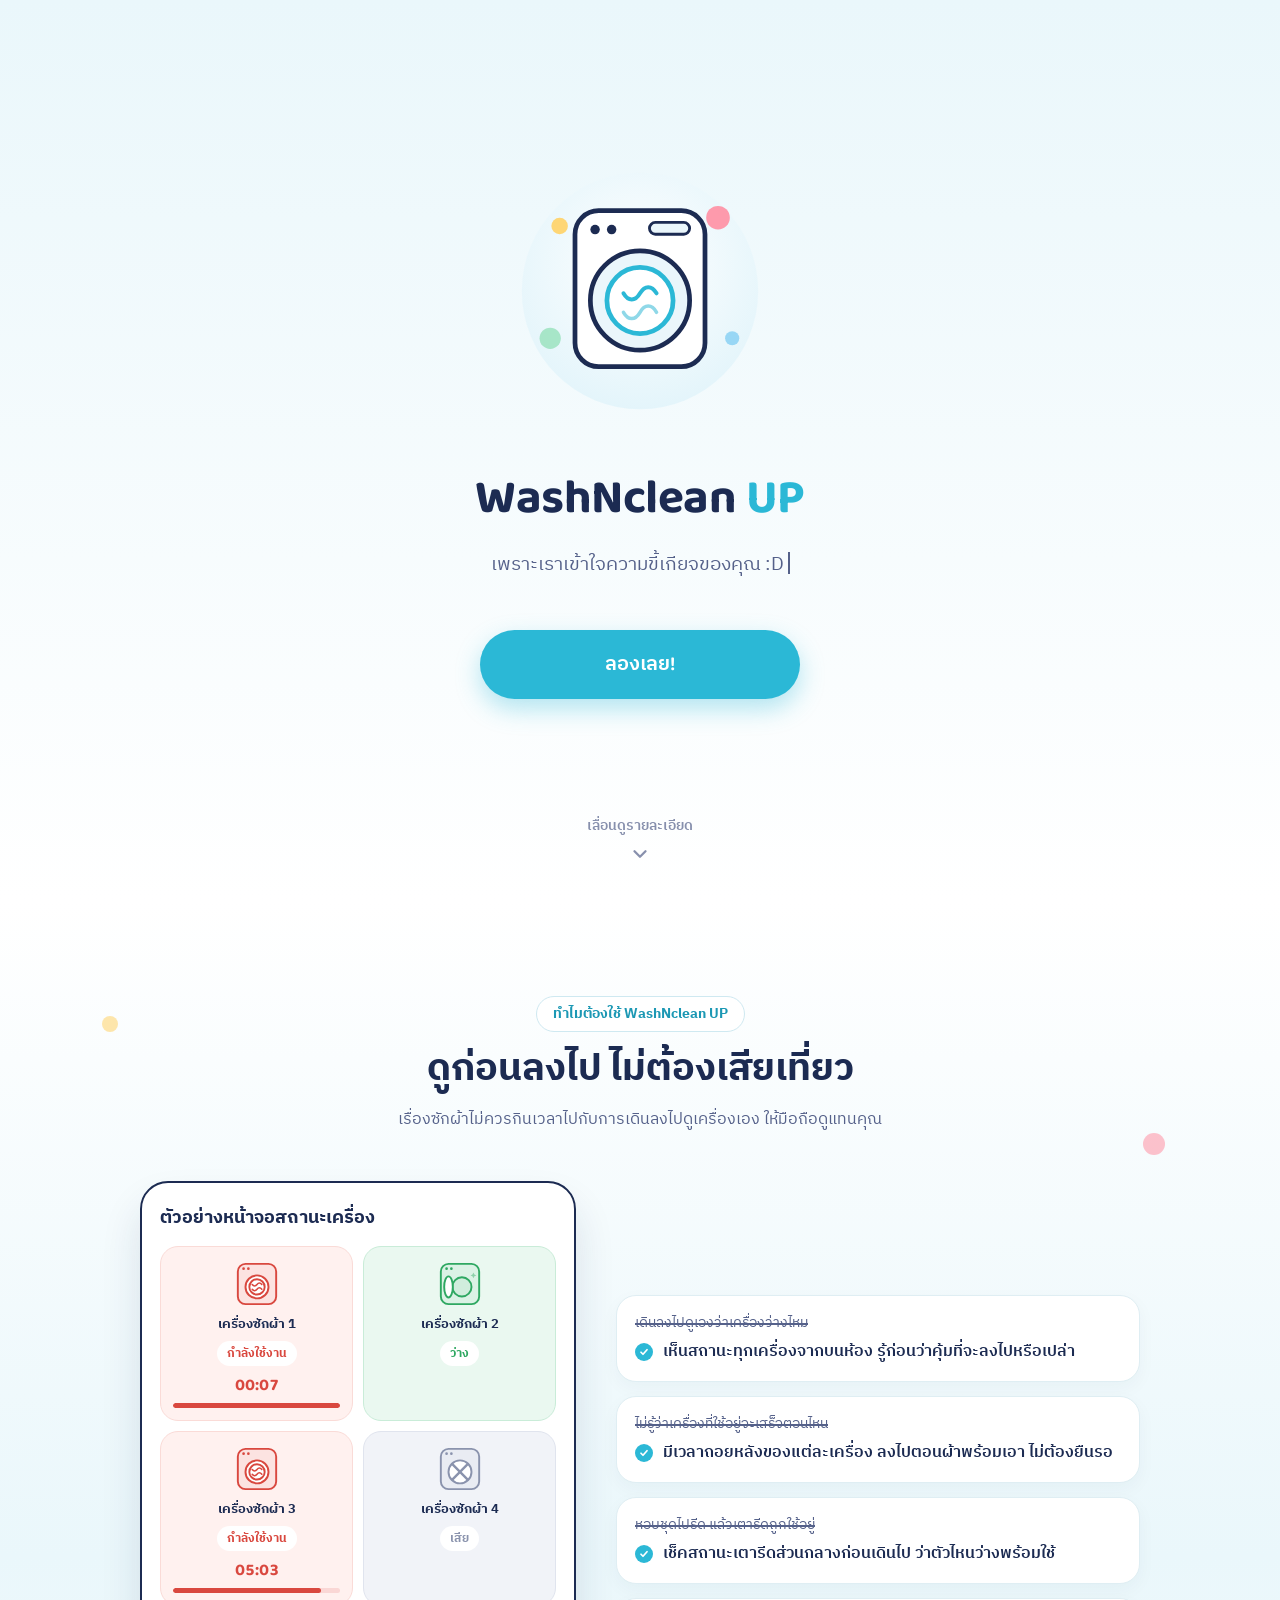
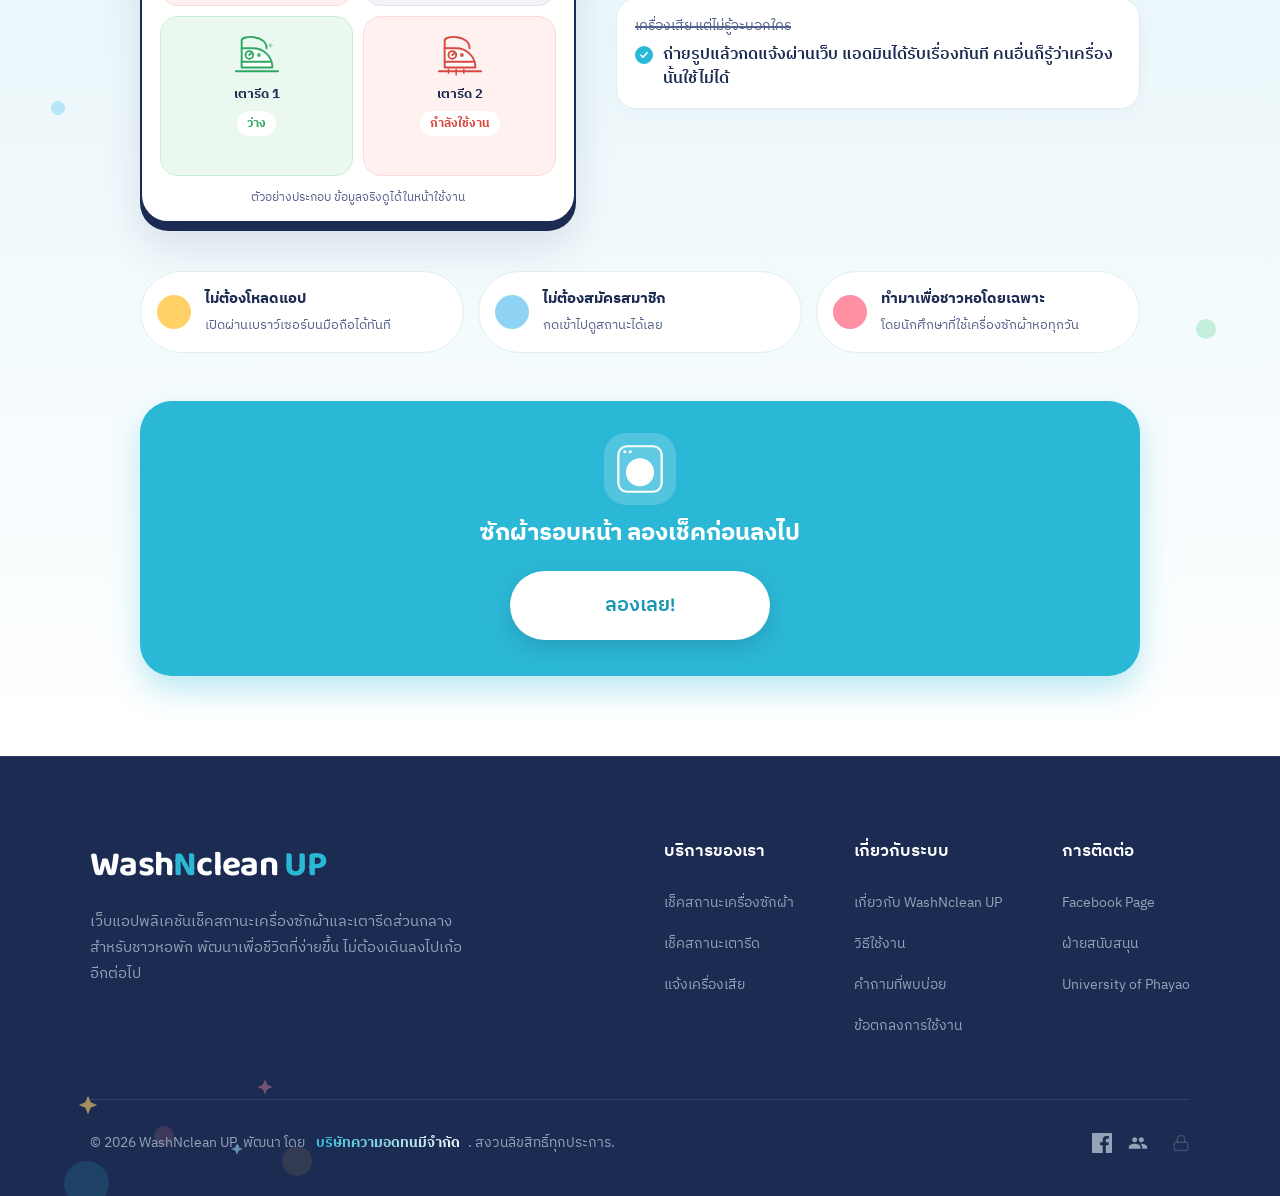
==== index.html @ da73f263 "Add files via upload" ====
<!DOCTYPE html>
<html lang="th">
<head>
<meta charset="UTF-8" />
<meta name="viewport" content="width=device-width, initial-scale=1.0" />

<title>WashNclean UP</title>
<link rel="preconnect" href="https://fonts.googleapis.com">
<link rel="preconnect" href="https://fonts.gstatic.com" crossorigin>
<link href="https://fonts.googleapis.com/css2?family=Baloo+2:wght@600;700;800&family=IBM+Plex+Sans+Thai:wght@400;500;600;700&display=swap" rel="stylesheet">
<link rel="stylesheet" href="landing.css" />
<link rel="icon" type="image/x-icon" href="icon.png" />
</head>

<body>

  <!-- Section แรก (เต็มจอ 100vh) -->
  <main class="stage">
    <div class="hero-art" aria-hidden="true">
      <svg viewBox="0 0 220 220" class="hero-svg">
        <circle cx="110" cy="110" r="100" fill="url(#bg)"/>
        <defs>
          <radialGradient id="bg" cx="50%" cy="40%" r="70%">
            <stop offset="0%" stop-color="#ffffff"/>
            <stop offset="100%" stop-color="#dff3fa"/>
          </radialGradient>
        </defs>
        
        <circle cx="42" cy="55" r="7" fill="#ffd166" opacity=".9" class="bubble bubble-1"/>
        <circle cx="176" cy="48" r="10" fill="#ff8fa3" opacity=".9" class="bubble bubble-2"/>
        <circle cx="188" cy="150" r="6" fill="#8fd3f4" opacity=".9" class="bubble bubble-3"/>
        <circle cx="34" cy="150" r="9" fill="#a0e3c2" opacity=".9" class="bubble bubble-4"/>
        
        <g class="washing-machine">
          <rect x="55" y="42" width="110" height="132" rx="20" fill="#ffffff" stroke="#1c2b52" stroke-width="4"/>
          <circle cx="72" cy="58" r="4" fill="#1c2b52"/>
          <circle cx="86" cy="58" r="4" fill="#1c2b52"/>
          <rect x="118" y="52" width="34" height="10" rx="5" fill="#eaf6fb" stroke="#1c2b52" stroke-width="2.4"/>
          <circle cx="110" cy="118" r="42" fill="#eaf6fb" stroke="#1c2b52" stroke-width="4"/>
          
          <g class="drum">
            <circle cx="110" cy="118" r="28" fill="#ffffff" stroke="#2bb8d6" stroke-width="4"/>
            <path d="M96 112c4 7 10 7 14 0s10-7 14 0" stroke="#2bb8d6" stroke-width="3.4" fill="none" stroke-linecap="round"/>
            <path d="M96 128c4 7 10 7 14 0s10-7 14 0" stroke="#8fd8e8" stroke-width="3" fill="none" stroke-linecap="round"/>
          </g>
        </g>
      </svg>
    </div>

    <h1 class="brand">Wash<span>N</span>clean <span class="brand-up">UP</span></h1>
    
    <p class="tag">
      <span class="typewriter-container">
        <span id="dynamic-tag"></span><span class="cursor"></span>
      </span>
    </p>

    <div class="choice-group">
      <a class="choice choice-primary" href="student/index.html">ลองเลย!</a>
    </div>

    <div class="scroll-indicator" id="scroll-indicator">
      <span>เลื่อนดูรายละเอียด</span>
      <svg viewBox="0 0 24 24" fill="none" stroke="currentColor" stroke-width="2.5" stroke-linecap="round" stroke-linejoin="round"><polyline points="6 9 12 15 18 9"></polyline></svg>
    </div>
  </main>

  <!-- Section รายละเอียด -->
  <section class="details-section" id="details-section">
    <span class="fb fb1"></span><span class="fb fb2"></span><span class="fb fb3"></span><span class="fb fb4"></span>
    <div class="details-container">
      <div class="why-head rv">
        <span class="section-badge">ทำไมต้องใช้ WashNclean UP</span>
        <h2 class="details-title">ดูก่อนลงไป ไม่ต้องเสียเที่ยว</h2>
        <p class="why-lead">เรื่องซักผ้าไม่ควรกินเวลาไปกับการเดินลงไปดูเครื่องเอง ให้มือถือดูแทนคุณ</p>
      </div>

      <div class="why-grid">
        <div class="app-card rv" id="demo-card" aria-label="ตัวอย่างหน้าจอสถานะเครื่อง">
          <div class="app-top">
            <span class="app-title">ตัวอย่างหน้าจอสถานะเครื่อง</span>
          </div>
          <div class="tile-grid" id="tile-grid"></div>
          <p class="app-note">ตัวอย่างประกอบ ข้อมูลจริงดูได้ในหน้าใช้งาน</p>
        </div>

        <div class="reasons">
          <div class="reason rv" style="--d:.1s">
            <p class="r-before"><span>เดินลงไปดูเองว่าเครื่องว่างไหม</span></p>
            <p class="r-after">เห็นสถานะทุกเครื่องจากบนห้อง รู้ก่อนว่าคุ้มที่จะลงไปหรือเปล่า</p>
          </div>
          <div class="reason rv" style="--d:.2s">
            <p class="r-before"><span>ไม่รู้ว่าเครื่องที่ใช้อยู่จะเสร็จตอนไหน</span></p>
            <p class="r-after">มีเวลาถอยหลังของแต่ละเครื่อง ลงไปตอนผ้าพร้อมเอา ไม่ต้องยืนรอ</p>
          </div>
          <div class="reason rv" style="--d:.3s">
            <p class="r-before"><span>หอบชุดไปรีด แล้วเตารีดถูกใช้อยู่</span></p>
            <p class="r-after">เช็คสถานะเตารีดส่วนกลางก่อนเดินไป ว่าตัวไหนว่างพร้อมใช้</p>
          </div>
          <div class="reason rv" style="--d:.4s">
            <p class="r-before"><span>เครื่องเสีย แต่ไม่รู้จะบอกใคร</span></p>
            <p class="r-after">ถ่ายรูปแล้วกดแจ้งผ่านเว็บ แอดมินได้รับเรื่องทันที คนอื่นก็รู้ว่าเครื่องนั้นใช้ไม่ได้</p>
          </div>
        </div>
      </div>

      <div class="why-points">
        <div class="why-point rv" style="--d:.05s"><i style="background:#ffd166"></i><div><strong>ไม่ต้องโหลดแอป</strong><span>เปิดผ่านเบราว์เซอร์บนมือถือได้ทันที</span></div></div>
        <div class="why-point rv" style="--d:.15s"><i style="background:#8fd3f4"></i><div><strong>ไม่ต้องสมัครสมาชิก</strong><span>กดเข้าไปดูสถานะได้เลย</span></div></div>
        <div class="why-point rv" style="--d:.25s"><i style="background:#ff8fa3"></i><div><strong>ทำมาเพื่อชาวหอโดยเฉพาะ</strong><span>โดยนักศึกษาที่ใช้เครื่องซักผ้าหอทุกวัน</span></div></div>
      </div>

      <div class="why-cta rv">
        <div class="cta-washer" id="cta-washer"></div>
        <h3>ซักผ้ารอบหน้า ลองเช็คก่อนลงไป</h3>
        <a class="choice choice-primary" href="student/index.html">ลองเลย!</a>
      </div>
    </div>
  </section>

  <!-- Footer แบบใหม่ แบ่งคอลัมน์และมีอนิเมชันของตกแต่ง -->
  <footer class="site-footer">
    
    <div class="footer-decorations" aria-hidden="true">
      <div class="f-bubble f-bubble-1"></div>
      <div class="f-bubble f-bubble-2"></div>
      <div class="f-bubble f-bubble-3"></div>
      <svg class="f-sparkle f-sparkle-1" viewBox="0 0 24 24" fill="none"><path d="M12 2L15 9L22 12L15 15L12 22L9 15L2 12L9 9L12 2Z" fill="#ffd166"/></svg>
      <svg class="f-sparkle f-sparkle-2" viewBox="0 0 24 24" fill="none"><path d="M12 2L15 9L22 12L15 15L12 22L9 15L2 12L9 9L12 2Z" fill="#8fd3f4"/></svg>
      <svg class="f-sparkle f-sparkle-3" viewBox="0 0 24 24" fill="none"><path d="M12 2L15 9L22 12L15 15L12 22L9 15L2 12L9 9L12 2Z" fill="#ff8fa3"/></svg>
    </div>

    <div class="footer-container">
      <div class="footer-top">
        
        <div class="footer-brand-col">
          <h2 class="footer-brand">Wash<span>N</span>clean <span>UP</span></h2>
          <p class="footer-desc">เว็บแอปพลิเคชันเช็คสถานะเครื่องซักผ้าและเตารีดส่วนกลางสำหรับชาวหอพัก พัฒนาเพื่อชีวิตที่ง่ายขึ้น ไม่ต้องเดินลงไปเก้ออีกต่อไป</p>
        </div>

        <div class="footer-links-group">
          <div class="footer-link-col">
            <h4>บริการของเรา</h4>
            <ul>
              <li><a href="student/index.html?tab=washer">เช็คสถานะเครื่องซักผ้า</a></li>
              <li><a href="student/index.html?tab=iron">เช็คสถานะเตารีด</a></li>
              <li><a href="student/index.html?tab=feedback">แจ้งเครื่องเสีย</a></li>
            </ul>
          </div>
          <div class="footer-link-col">
            <h4>เกี่ยวกับระบบ</h4>
            <ul>
              <li><a href="#" onclick="openAboutModal('about-us'); return false;">เกี่ยวกับ WashNclean UP</a></li>
              <li><a href="#" onclick="openAboutModal('how-to'); return false;">วิธีใช้งาน</a></li>
              <li><a href="#" onclick="openAboutModal('faq'); return false;">คำถามที่พบบ่อย</a></li>
              <li><a href="#" onclick="openAboutModal('terms'); return false;">ข้อตกลงการใช้งาน</a></li>
            </ul>
          </div>
          <div class="footer-link-col">
            <h4>การติดต่อ</h4>
            <ul>
              <li><a href="#">Facebook Page</a></li>
              <li><a href="https://teams.microsoft.com/l/chat/0/0?users=68026080@up.ac.th" target="_blank">ฝ่ายสนับสนุน</a></li>
              <li><a href="https://www.up.ac.th/" target="_blank">University of Phayao</a></li>
            </ul>
          </div>
        </div>
      </div>

      <div class="footer-bottom">
        <div class="footer-copyright">
          © 2026 WashNclean UP.  พัฒนา โดย  
          <a href="#" class="team-link" onclick="openTeamModal(); return false;">
            บริษัทความอดทนมีจำกัด
          </a>. สงวนลิขสิทธิ์ทุกประการ.
        </div>
        
        <div class="footer-social-admin">
          <a href="#" class="social-icon" aria-label="Facebook">
            <svg viewBox="0 0 24 24" fill="currentColor"><path d="M22.675 0h-21.35C.597 0 0 .597 0 1.325v21.351C0 23.403.597 24 1.325 24H12.82v-9.294H9.692v-3.622h3.128V8.413c0-3.1 1.893-4.788 4.659-4.788 1.325 0 2.463.099 2.795.143v3.24l-1.918.001c-1.504 0-1.795.715-1.795 1.763v2.313h3.587l-.467 3.622h-3.12V24h6.116c.73 0 1.323-.597 1.323-1.324V1.325C24 .597 23.403 0 22.675 0z"/></svg>
          </a>
          <a href="https://teams.microsoft.com/l/chat/0/0?users=68026080@up.ac.th" target="_blank" class="social-icon" aria-label="Microsoft Teams">
            <svg viewBox="0 0 24 24" fill="currentColor">
              <!-- ไอคอน Microsoft Teams / Team Chat -->
              <path d="M16 11c1.66 0 2.99-1.34 2.99-3S17.66 5 16 5c-1.66 0-3 1.34-3 3s1.34 3 3 3zm-8 0c1.66 0 2.99-1.34 2.99-3S9.66 5 8 5C6.34 5 5 6.34 5 8s1.34 3 3 3zm0 2c-2.33 0-7 1.17-7 3.5V19h14v-2.5c0-2.33-4.67-3.5-7-3.5zm8 0c-.29 0-.62.02-.97.05 1.16.84 1.97 1.97 1.97 3.45V19h6v-2.5c0-2.33-4.67-3.5-7-3.5z"/>
            </svg>
          </a>
          
          <a href="admin/login.html" class="secret-admin" title="สำหรับผู้ดูแลระบบ">
            <svg viewBox="0 0 24 24" fill="none" stroke="currentColor" stroke-width="2" stroke-linecap="round" stroke-linejoin="round"><rect x="3" y="11" width="18" height="11" rx="2" ry="2"></rect><path d="M7 11V7a5 5 0 0 1 10 0v4"></path></svg>
          </a>
        </div>
      </div>
    </div>
  </footer>

  <!-- ==============================================
       Modal สำหรับ คณะผู้จัดทำ (สมาชิก 5 คน - แก้ไขบัคปุ่มปิดแล้ว)
       ============================================== -->
  <div id="team-modal" class="landing-modal-backdrop" hidden>
    <div class="team-modal-container">
      <button class="landing-modal-close" onclick="closeTeamModal()" aria-label="ปิด">&times;</button>
      
      <!-- พื้นที่สำหรับเลื่อน (Scroll) กรณีหน้าจอมอนิเตอร์เล็ก หรือมือถือ -->
      <div class="team-modal-scroll-area">
        <div class="team-header">
          <div class="team-icon">
            <svg viewBox="0 0 24 24" fill="none" stroke="currentColor" stroke-width="2.5" stroke-linecap="round" stroke-linejoin="round"><path d="M17 21v-2a4 4 0 0 0-4-4H5a4 4 0 0 0-4 4v2"></path><circle cx="9" cy="7" r="4"></circle><path d="M23 21v-2a4 4 0 0 0-3-3.87"></path><path d="M16 3.13a4 4 0 0 1 0 7.75"></path></svg>
          </div>
          <h2>คณะผู้จัดทำโปรเจกต์</h2>
          <p>นักศึกษาสาขาวิทยาการคอมพิวเตอร์ มหาวิทยาลัยพะเยา</p>
        </div>
        
        <div class="team-grid">
          <!-- สมาชิก 1 -->
          <div class="team-card">
            <div class="team-avatar">
              <img src="https://ui-avatars.com/api/?name=Nuttada+N&background=2bb8d6&color=fff&size=150&font-size=0.4" alt="Nuttada Netpub">
            </div>
            <div class="team-card-info">
              <h3>NUTTADA NETPUB</h3>
              <p>CEO</p>
            </div>
          </div>
          
          <!-- สมาชิก 2 -->
          <div class="team-card">
            <div class="team-avatar">
              <img src="https://ui-avatars.com/api/?name=TANAWAT+KONGTAWORN&background=ff8fa3&color=fff&size=150&font-size=0.4" alt="TANAWAT KONGTAWORN">
            </div>
            <div class="team-card-info">
              <h3>TANAWAT KONGTAWORN</h3>
              <p>Co-Founder</p>
            </div>
          </div>

          <!-- สมาชิก 3 -->
          <div class="team-card">
            <div class="team-avatar">
              <img src="https://ui-avatars.com/api/?name=Manassawee+W&background=ffd166&color=fff&size=150&font-size=0.4" alt="MANASSAWEE WANGPANYA">
            </div>
            <div class="team-card-info">
              <h3>MANASSAWEE WANGPANYA</h3>
              <p>System Analyst</p>
            </div>
          </div>

          <!-- สมาชิก 4 -->
          <div class="team-card">
            <div class="team-avatar">
              <img src="https://ui-avatars.com/api/?name=Nuttanun+I&background=8fd3f4&color=fff&size=150&font-size=0.4" alt="NUTTANUN INTANONDUNG">
            </div>
            <div class="team-card-info">
              <h3>NUTTANUN INTANONDUNG</h3>
              <p>System Analyst</p>
            </div>
          </div>

          <!-- สมาชิก 5  -->
          <div class="team-card">
            <div class="team-avatar">
              <img src="https://ui-avatars.com/api/?name=PHUWANET+SAPTHARAPHAK&background=a0e3c2&color=fff&size=150&font-size=0.4" alt="Member 5">
            </div>
            <div class="team-card-info">
              <h3>PHUWANET SAPTHARAPHAK</h3>
              <p>Programmer</p>
            </div>
          </div>

        </div>
      </div>
    </div>
  </div>

  <!-- ==============================================
       Modal สำหรับ เกี่ยวกับระบบ
       ============================================== -->
  <div id="about-modal" class="landing-modal-backdrop" hidden>
    <div class="landing-modal-container">
      <button class="landing-modal-close" onclick="closeAboutModal()" aria-label="ปิด">&times;</button>
      
      <div class="landing-modal-scroll-area">
        <section class="about-card" id="about-us">
          <div class="about-card-header">
            <div class="about-card-icon">
              <svg viewBox="0 0 24 24" fill="none" stroke="currentColor" stroke-width="2" stroke-linecap="round" stroke-linejoin="round"><circle cx="12" cy="12" r="10"></circle><line x1="12" y1="16" x2="12" y2="12"></line><line x1="12" y1="8" x2="12.01" y2="8"></line></svg>
            </div>
            <h2>เกี่ยวกับ WashNclean UP</h2>
          </div>
          <p class="about-text">
            <strong>WashNclean UP</strong> คือเว็บแอปพลิเคชันที่สร้างขึ้นมาเพื่อแก้ปัญหาคลาสสิกของชาวหอพักมหาวิทยาลัยพะเยา นั่นคือ "การเดินลงไปดูเครื่องซักผ้าแล้วพบว่าเครื่องเต็ม" เรามุ่งหวังให้ทุกคนสามารถตรวจสอบสถานะของเครื่องซักผ้าและเตารีดส่วนกลางได้แบบเรียลไทม์จากบนห้องพัก ช่วยประหยัดเวลาและทำให้การใช้ชีวิตในหอพักสะดวกสบายยิ่งขึ้น
          </p>
        </section>

        <section class="about-card" id="how-to">
          <div class="about-card-header">
            <div class="about-card-icon">
              <svg viewBox="0 0 24 24" fill="none" stroke="currentColor" stroke-width="2" stroke-linecap="round" stroke-linejoin="round"><polygon points="5 3 19 12 5 21 5 3"></polygon></svg>
            </div>
            <h2>วิธีใช้งานเบื้องต้น</h2>
          </div>
          <div class="about-step-list">
            <div class="about-step-item">
              <div class="about-step-num">1</div>
              <div class="about-step-text">
                <h4>เช็คสถานะก่อนลงไป</h4>
                <p>เปิดหน้าเว็บเพื่อดูสถานะเครื่องซักผ้า หรือเตารีด (สลับแท็บได้ที่เมนูด้านล่าง) หากเป็นสีเขียวแปลว่า "ว่าง" สามารถนำผ้าลงไปซักได้เลย</p>
              </div>
            </div>
            <div class="about-step-item">
              <div class="about-step-num">2</div>
              <div class="about-step-text">
                <h4>ติดตามเวลาซัก</h4>
                <p>หากเครื่องกำลังทำงาน ระบบจะแสดงเวลาถอยหลังโดยประมาณ คุณสามารถกะเวลาลงไปรับผ้าได้โดยไม่ต้องไปยืนรอ</p>
              </div>
            </div>
            <div class="about-step-item">
              <div class="about-step-num">3</div>
              <div class="about-step-text">
                <h4>แจ้งปัญหาเมื่อเครื่องเสีย</h4>
                <p>หากพบว่าเครื่องใช้งานไม่ได้ น้ำไม่ไหล หรือมีปัญหาอื่นๆ สามารถกดที่ไอคอนแชท (แจ้งปัญหา) มุมขวาบน ถ่ายรูปและส่งให้แอดมินดำเนินการได้ทันที</p>
              </div>
            </div>
          </div>
        </section>

        <section class="about-card" id="faq">
          <div class="about-card-header">
            <div class="about-card-icon">
              <svg viewBox="0 0 24 24" fill="none" stroke="currentColor" stroke-width="2" stroke-linecap="round" stroke-linejoin="round"><path d="M9.09 9a3 3 0 0 1 5.83 1c0 2-3 3-3 3"></path><line x1="12" y1="17" x2="12.01" y2="17"></line></svg>
            </div>
            <h2>คำถามที่พบบ่อย (FAQ)</h2>
          </div>
          <div class="about-faq-item">
            <p class="about-faq-q">ข้อมูลอัปเดตแบบเรียลไทม์หรือไม่?</p>
            <p class="about-faq-a">ใช่ครับ ระบบจะดึงข้อมูลสถานะของเครื่องและเวลาที่เหลืออยู่อัตโนมัติทุกๆ 1 วินาที โดยที่คุณไม่ต้องกดรีเฟรชหน้าจอเอง</p>
          </div>
          <div class="about-faq-item">
            <p class="about-faq-q">ต้องสมัครสมาชิกก่อนใช้งานไหม?</p>
            <p class="about-faq-a">ไม่จำเป็นครับ WashNclean UP ถูกออกแบบมาให้ทุกคนเปิดเบราว์เซอร์แล้วเข้าดูสถานะได้ทันทีโดยไม่ต้องเข้าสู่ระบบ</p>
          </div>
          <div class="about-faq-item">
            <p class="about-faq-q">แจ้งปัญหาเครื่องเสียไปแล้ว แอดมินจะเห็นเมื่อไหร่?</p>
            <p class="about-faq-a">ระบบจะส่งข้อมูลรูปภาพและรายละเอียดไปยังระบบหลังบ้านของแอดมินทันที และสถานะเครื่องนั้นจะถูกเปลี่ยนเป็น "เครื่องมีปัญหา" เพื่อแจ้งเตือนให้คนอื่นทราบด้วย</p>
          </div>
        </section>

        <section class="about-card" id="terms">
          <div class="about-card-header">
            <div class="about-card-icon">
              <svg viewBox="0 0 24 24" fill="none" stroke="currentColor" stroke-width="2" stroke-linecap="round" stroke-linejoin="round"><path d="M14 2H6a2 2 0 0 0-2 2v16a2 2 0 0 0 2 2h12a2 2 0 0 0 2-2V8z"></path><polyline points="14 2 14 8 20 8"></polyline><line x1="16" y1="13" x2="8" y2="13"></line><line x1="16" y1="17" x2="8" y2="17"></line><polyline points="10 9 9 9 8 9"></polyline></svg>
            </div>
            <h2>ข้อตกลงการใช้งาน</h2>
          </div>
          <ul class="about-terms-list">
            <li><strong>การตรงต่อเวลา:</strong> เมื่อระบบแจ้งเตือนว่าเครื่องทำงานเสร็จแล้ว ขอความร่วมมือผู้ใช้นำผ้าออกจากเครื่องทันที เพื่อให้ผู้อื่นสามารถใช้งานต่อได้</li>
            <li><strong>การแจ้งปัญหาเท็จ:</strong> ห้ามสแปมหรือส่งข้อมูลแจ้งซ่อมเท็จ ระบบจะมีการเก็บ Log และรหัสนิสิตไว้เพื่อตรวจสอบ หากพบการป่วนระบบอาจถูกตัดสิทธิ์การใช้งาน</li>
            <li><strong>ความเป็นส่วนตัว:</strong> การถ่ายภาพเพื่อรายงานปัญหา กรุณาหลีกเลี่ยงการถ่ายติดใบหน้าของบุคคลอื่นโดยไม่ได้รับอนุญาต</li>
            <li><strong>การดูแลรักษา:</strong> ผู้ใช้ควรช่วยกันรักษาความสะอาดของเครื่องซักผ้าและเตารีดส่วนกลาง เพื่อสุขอนามัยที่ดีของส่วนรวม</li>
          </ul>
        </section>
      </div>
    </div>
  </div>

  <script src="icons.js"></script>
  <script>
    const phrases = [
      "เพราะเราเข้าใจความขี้เกียจของคุณ :D",
      "ไม่ต้องหอบตะกร้าลงไปเก้ออีกต่อไป",
      "เช็คสถานะเครื่องซักผ้าได้แค่ปลายนิ้ว",
      "รู้ว่าว่างค่อยลงไปซัก ชีวิตดีขึ้นเยอะ",
      "เตารีดว่างไหม เช็คผ่านเว็บได้เลย",
      "ให้เรื่องซักผ้า เป็นเรื่องชิลๆ"
    ];
    
    let phraseIndex = 0;
    let charIndex = 0;
    let isDeleting = false;
    const dynamicTag = document.getElementById("dynamic-tag");
    
    const typingSpeed = 60;    
    const deletingSpeed = 30;  
    const pauseEnd = 2000;     
    const pauseStart = 500;    

    function typeEffect() {
      const currentPhrase = phrases[phraseIndex];
      
      if (isDeleting) {
        dynamicTag.textContent = currentPhrase.substring(0, charIndex - 1);
        charIndex--;
      } else {
        dynamicTag.textContent = currentPhrase.substring(0, charIndex + 1);
        charIndex++;
      }
      
      let typeDelay = isDeleting ? deletingSpeed : typingSpeed;
      
      if (!isDeleting && charIndex === currentPhrase.length) {
        typeDelay = pauseEnd;
        isDeleting = true;
      } else if (isDeleting && charIndex === 0) {
        isDeleting = false;
        phraseIndex = (phraseIndex + 1) % phrases.length;
        typeDelay = pauseStart;
      }
      
      setTimeout(typeEffect, typeDelay);
    }
    
    setTimeout(typeEffect, 800);

    const scrollIndicator = document.getElementById('scroll-indicator');
    let showTimeout = null;
    let hideTimeout = null;
    let hasScrolledDown = false;
    let isSnapping = false;

    function clearIndicatorTimers() {
      clearTimeout(showTimeout);
      clearTimeout(hideTimeout);
    }

    function triggerScrollIndicator() {
      clearIndicatorTimers();
      if (window.scrollY <= 10 && hasScrolledDown) {
        scrollIndicator.classList.add('show');
        hideTimeout = setTimeout(() => {
          scrollIndicator.classList.remove('show');
          showTimeout = setTimeout(() => {
            if (window.scrollY <= 10 && hasScrolledDown) {
              triggerScrollIndicator();
            }
          }, 30000);
        }, 10000);
      } else {
        scrollIndicator.classList.remove('show');
      }
    }

    window.addEventListener('scroll', () => {
      if (isSnapping) return;
      if (window.scrollY > 50) {
        hasScrolledDown = true;
        clearIndicatorTimers();
        scrollIndicator.classList.remove('show');
      } else if (window.scrollY > 0 && window.scrollY < 120 && !hasScrolledDown) {
        isSnapping = true;
        hasScrolledDown = true;
        scrollIndicator.classList.remove('show');
        document.getElementById('details-section').scrollIntoView({ behavior: 'smooth' });
        setTimeout(() => { isSnapping = false; }, 600);
      } else if (window.scrollY <= 10) {
        if (hasScrolledDown && !scrollIndicator.classList.contains('show')) {
          triggerScrollIndicator();
        }
      }
    });

    const LABEL = { available: "ว่าง", busy: "กำลังใช้งาน", broken: "เสีย" };
    const machines = [
      { id: "w1", type: "washer", name: "เครื่องซักผ้า 1", status: "busy", sec: 9, total: 45 * 60, demo: true },
      { id: "w2", type: "washer", name: "เครื่องซักผ้า 2", status: "available" },
      { id: "w3", type: "washer", name: "เครื่องซักผ้า 3", status: "busy", sec: 305, total: 45 * 60 },
      { id: "w4", type: "washer", name: "เครื่องซักผ้า 4", status: "broken" },
      { id: "i1", type: "iron", name: "เตารีด 1", status: "available" },
      { id: "i2", type: "iron", name: "เตารีด 2", status: "busy" }
    ];
    const grid = document.getElementById("tile-grid");
    const fmt = s => String(Math.floor(s / 60)).padStart(2, "0") + ":" + String(s % 60).padStart(2, "0");

    function renderTile(m, pop) {
      let el = document.getElementById("t-" + m.id);
      if (!el) { el = document.createElement("div"); el.id = "t-" + m.id; grid.appendChild(el); }
      el.className = "tile is-" + m.status + (pop ? " pop" : "");
      const timer = m.sec != null && m.status === "busy"
        ? `<div class="t-time">${fmt(m.sec)}</div><div class="t-bar"><b style="width:${100 - (m.sec / m.total) * 100}%"></b></div>` : "";
      el.innerHTML = `${WcuIcon[m.type]("t-icon", m.status)}<div class="t-name">${m.name}</div><span class="t-pill">${LABEL[m.status]}</span>${timer}<span class="t-spark"></span>`;
    }
    machines.forEach(m => renderTile(m, false));

    let demoStarted = false;
    function runDemo() {
      if (demoStarted) return; demoStarted = true;
      const demo = machines[0];
      setInterval(() => {
        machines.forEach(m => {
          if (m.status === "busy" && m.sec != null) {
            if (m.demo && m.sec <= 0) return;
            m.sec = Math.max(0, m.sec - 1);
            if (!m.demo || m.sec > 0) renderTileTick(m);
          }
        });
        if (demo.status === "busy" && demo.sec === 0) {
          demo.status = "available"; renderTile(demo, true);
          setTimeout(() => { demo.status = "busy"; demo.sec = 9; renderTile(demo, true); }, 3500);
        }
      }, 1000);
    }
    function renderTileTick(m) {
      const el = document.getElementById("t-" + m.id);
      const t = el.querySelector(".t-time"), b = el.querySelector(".t-bar b");
      if (t) t.textContent = fmt(m.sec);
      if (b) b.style.width = (100 - (m.sec / m.total) * 100) + "%";
    }
    document.getElementById("cta-washer").innerHTML = WcuIcon.washer("", "busy");

    const io = new IntersectionObserver(entries => {
      entries.forEach(en => {
        if (!en.isIntersecting) return;
        en.target.classList.add("in");
        if (en.target.id === "demo-card") runDemo();
        io.unobserve(en.target);
      });
    }, { threshold: 0.25 });
    document.querySelectorAll(".rv").forEach(el => io.observe(el));

    const aboutModal = document.getElementById('about-modal');

    function openAboutModal(targetId) {
      const allCards = document.querySelectorAll('.about-card');
      allCards.forEach(card => card.style.display = 'none');
      const targetEl = document.getElementById(targetId);
      if (targetEl) targetEl.style.display = 'block';

      aboutModal.hidden = false;
      document.body.style.overflow = 'hidden'; 
      document.querySelector('.landing-modal-scroll-area').scrollTop = 0;
    }

    function closeAboutModal() {
      aboutModal.hidden = true;
      document.body.style.overflow = ''; 
    }

    aboutModal.addEventListener('click', (e) => {
      if (e.target === aboutModal) closeAboutModal();
    });

    const teamModal = document.getElementById('team-modal');

    function openTeamModal() {
      teamModal.hidden = false;
      document.body.style.overflow = 'hidden';
      // รีเซ็ตการ Scroll ให้อยู่บนสุดเสมอ
      document.querySelector('.team-modal-scroll-area').scrollTop = 0;
    }

    function closeTeamModal() {
      teamModal.hidden = true;
      document.body.style.overflow = '';
    }

    teamModal.addEventListener('click', (e) => {
      if (e.target === teamModal) closeTeamModal();
    });
  </script>

</body>
</html>
---- landing.css ----
:root {
  --sky-top: #eaf7fb;
  --sky-bottom: #ffffff;
  --navy: #1c2b52;
  --navy-soft: #55618a;
  --teal: #2bb8d6;
  --teal-soft: #dff3fa;
  --teal-deep: #1c98b4;
  --line: #dfeef3;
}

* { 
  box-sizing: border-box; 
  -webkit-tap-highlight-color: transparent;
}

button:focus, a:focus {
  outline: none;
}

body {
  margin: 0;
  background: var(--sky-bottom);
  font-family: "IBM Plex Sans Thai", "Prompt", "Segoe UI", Tahoma, sans-serif;  
  color: var(--navy);
  overflow-x: hidden;
}

/* =========================================
   หน้าปก Hero (เต็มจอ 100vh)
   ========================================= */
.stage {
  min-height: 100vh;
  width: 100%;
  background: linear-gradient(180deg, var(--sky-top) 0%, var(--sky-bottom) 100%);
  display: flex;
  flex-direction: column;
  justify-content: center;
  align-items: center;
  text-align: center;
  position: relative;
  padding: 60px 20px 100px;
}

.hero-art { 
  width: 220px; 
  margin-bottom: 24px; 
  animation: fadeUp 0.8s cubic-bezier(0.16, 1, 0.3, 1) forwards;
}

.brand {
  font-family: "Baloo 2", "IBM Plex Sans Thai", sans-serif;
  font-weight: 700;
  font-size: 2.2rem;
  color: var(--navy);
  margin: 0 0 10px;
  letter-spacing: -0.01em;
  opacity: 0;
  animation: fadeUp 0.8s cubic-bezier(0.16, 1, 0.3, 1) 0.1s forwards;
}
.brand span.brand-up { color: var(--teal); }

.tag {
  color: var(--navy-soft);
  font-size: 1rem;
  margin: 0 0 45px;
  opacity: 0;
  animation: fadeUp 0.8s cubic-bezier(0.16, 1, 0.3, 1) 0.2s forwards;
}

.choice-group {
  display: flex;
  flex-direction: column;
  width: 100%;
  max-width: 280px;
  opacity: 0;
  animation: fadeUp 0.8s cubic-bezier(0.16, 1, 0.3, 1) 0.3s forwards;
}

.hero-svg { width: 100%; height: auto; }

.drum {
  transform-origin: 110px 118px;
  animation: spin 3s linear infinite;
}

.washing-machine {
  animation: gentle-bounce 3s ease-in-out infinite;
}

.bubble {
  animation: float 3s ease-in-out infinite;
}
.bubble-1 { animation-delay: 0s; }
.bubble-2 { animation-delay: 0.7s; }
.bubble-3 { animation-delay: 1.4s; }
.bubble-4 { animation-delay: 2.1s; }

.choice {
  display: block;
  text-decoration: none;
  font-family: "Baloo 2", "IBM Plex Sans Thai", sans-serif;
  font-weight: 600;
  font-size: 1.15rem;
  padding: 16px 0;
  border-radius: 999px;
  transition: transform 0.2s cubic-bezier(0.34, 1.56, 0.64, 1), box-shadow 0.2s ease;
}
.choice:active { transform: scale(0.95); }

.choice-primary {
  background: var(--teal);
  color: #fff;
  box-shadow: 0 10px 24px rgba(43, 184, 214, 0.35);
  position: relative;
  overflow: hidden;
}
.choice-primary:hover { 
  background: var(--teal-deep); 
  transform: translateY(-2px);
  box-shadow: 0 14px 28px rgba(43, 184, 214, 0.45);
}

.choice-primary::before {
  content: '';
  position: absolute;
  top: 0; left: -100%;
  width: 50%; height: 100%;
  background: linear-gradient(90deg, transparent, rgba(255,255,255,0.4), transparent);
  transform: skewX(-20deg);
  animation: shine 3s infinite;
}

.typewriter-container {
  display: inline-block;
  min-height: 1.5em; 
}
#dynamic-tag {
  display: inline;
}
.cursor {
  display: inline-block;
  width: 2px;
  background-color: var(--navy-soft);
  margin-left: 4px;
  animation: blink 0.8s infinite;
  height: 1.1em;
  vertical-align: middle;
  position: relative;
  top: -2px; 
}

.scroll-indicator {
  position: absolute;
  bottom: 35px;
  left: 50%;
  transform: translateX(-50%);
  color: var(--navy-soft);
  font-size: 0.85rem;
  font-weight: 600;
  display: flex;
  flex-direction: column;
  align-items: center;
  gap: 6px;
  opacity: 0;
  pointer-events: none;
  transition: opacity 0.4s ease;
}
.scroll-indicator.show {
  opacity: 0.7;
  animation: bounce 2s infinite;
}
.scroll-indicator svg {
  width: 22px;
  height: 22px;
}

/* =========================================
   ส่วนรายละเอียดเพิ่มเติม (Section 2)
   ========================================= */
.details-section {
  position: relative;
  overflow: hidden;
  padding: 96px 24px 80px;
  background: linear-gradient(180deg, #ffffff 0%, var(--sky-top) 45%, #ffffff 100%);
}
.details-container { position: relative; max-width: 1000px; margin: 0 auto; }

/* ฟองลอยพื้นหลัง เหมือนหน้าปก */
.fb { position: absolute; border-radius: 50%; opacity: .55; animation: float 5s ease-in-out infinite; pointer-events: none; }
.fb1 { width: 16px; height: 16px; background: #ffd166; top: 8%; left: 8%; }
.fb2 { width: 22px; height: 22px; background: #ff8fa3; top: 16%; right: 9%; animation-delay: 1s; }
.fb3 { width: 14px; height: 14px; background: #8fd3f4; top: 55%; left: 4%; animation-delay: 2s; }
.fb4 { width: 20px; height: 20px; background: #a0e3c2; top: 70%; right: 5%; animation-delay: 3s; }

/* เปิดเผยตอนเลื่อนมาถึง */
.rv { opacity: 0; transform: translateY(24px) scale(.98); transition: opacity .6s ease var(--d, 0s), transform .7s cubic-bezier(.16, 1, .3, 1) var(--d, 0s); }
.rv.in { opacity: 1; transform: none; }

.section-badge { display: inline-block; background: #fff; border: 1.5px solid #cfe9f1; color: var(--teal-deep); font-weight: 700; font-size: .85rem; padding: 6px 16px; border-radius: 999px; margin-bottom: 14px; }
.why-head { text-align: center; max-width: 620px; margin: 0 auto 48px; }
.details-title { font-family: "Baloo 2", "IBM Plex Sans Thai", sans-serif; font-size: 2.2rem; color: var(--navy); margin: 0 0 12px; line-height: 1.25; }
.why-lead { margin: 0; color: var(--navy-soft); line-height: 1.7; }

.why-grid { display: grid; grid-template-columns: minmax(0, 5fr) minmax(0, 6fr); gap: 40px; align-items: center; }

/* การ์ดจำลองหน้าแอป */
.app-card { background: #fff; border: 2px solid var(--navy); border-radius: 28px; padding: 20px 18px 14px; box-shadow: 0 8px 0 var(--navy), 0 24px 40px rgba(28, 43, 82, .12); }
.app-top { display: flex; justify-content: space-between; align-items: center; margin-bottom: 14px; }
.app-title { font-family: "Baloo 2", "IBM Plex Sans Thai", sans-serif; font-weight: 700; font-size: 1.1rem; }
.app-live { display: inline-flex; align-items: center; gap: 6px; font-size: .78rem; font-weight: 600; color: #2fa862; }
.app-live i { width: 8px; height: 8px; border-radius: 50%; background: #3ebd6e; animation: blink 1.4s infinite; }
.app-note { margin: 12px 0 0; font-size: .72rem; color: var(--navy-soft); text-align: center; }

.tile-grid { display: grid; grid-template-columns: 1fr 1fr; gap: 10px; }
.tile { 
  position: relative; 
  border-radius: 18px; 
  padding: 14px 12px 12px; 
  text-align: center; 
  border: 1.5px solid transparent; 
  transition: background .4s, color .4s;
  min-height: 160px;
}
.tile.is-available { background: #eaf8f0; color: #2fa862; border-color: #c9ecd8; }
.tile.is-busy      { background: #fff1ef; color: #d9483f; border-color: #fadbd7; }
.tile.is-broken    { background: #f1f3f8; color: #8a93ad; border-color: #e0e4ee; }
.t-icon { width: 46px; height: 46px; display: block; margin: 0 auto 6px; }
.t-name { font-size: .82rem; font-weight: 700; color: var(--navy); }
.t-pill { display: inline-block; margin-top: 6px; font-size: .72rem; font-weight: 700; padding: 3px 10px; border-radius: 999px; background: #fff; }
.t-time { margin-top: 6px; font-family: "Baloo 2", "IBM Plex Sans Thai", sans-serif; font-weight: 700; font-size: 1.05rem; font-variant-numeric: tabular-nums; }
.t-bar { height: 5px; border-radius: 99px; background: rgba(217, 72, 63, .15); overflow: hidden; margin-top: 4px; }
.t-bar b { display: block; height: 100%; background: currentColor; border-radius: 99px; transition: width 1s linear; }
.tile.pop { animation: pop .6s cubic-bezier(.34, 1.56, .64, 1); }
.tile.pop.is-available .t-spark { position: absolute; inset: 0; border-radius: 18px; box-shadow: 0 0 0 0 rgba(62, 189, 110, .5); animation: ring 1s ease-out; }

/* เทียบแบบเดิม / แบบใหม่ */
.reasons { display: grid; gap: 14px; }
.reason { background: #fff; border: 1.5px solid #dfeef3; border-radius: 20px; padding: 16px 18px; box-shadow: 0 6px 18px rgba(28, 43, 82, .04); }
.r-before { margin: 0 0 6px; font-size: .86rem; color: var(--navy-soft); }
.r-before span { background: linear-gradient(currentColor, currentColor) 0 55% / 0 2px no-repeat; transition: background-size .6s ease calc(var(--d, 0s) + .5s); }
.reason.in .r-before span { background-size: 100% 2px; }
.r-after { margin: 0; padding-left: 28px; position: relative; font-weight: 600; line-height: 1.55; }
.r-after::before { content: ""; position: absolute; left: 0; top: 3px; width: 18px; height: 18px; border-radius: 50%; background: var(--teal) url("data:image/svg+xml,%3Csvg xmlns='http://www.w3.org/2000/svg' viewBox='0 0 24 24' fill='none' stroke='white' stroke-width='3.4' stroke-linecap='round' stroke-linejoin='round'%3E%3Cpath d='M6 12.5l4 4 8-9'/%3E%3C/svg%3E") center / 12px no-repeat; transform: scale(0); transition: transform .5s cubic-bezier(.34, 1.56, .64, 1) calc(var(--d, 0s) + 1s); }
.reason.in .r-after::before { transform: scale(1); }

.why-points { display: grid; grid-template-columns: repeat(auto-fit, minmax(230px, 1fr)); gap: 14px; margin: 48px 0; }
.why-point { display: flex; gap: 14px; align-items: center; background: #fff; border: 1.5px solid #dfeef3; border-radius: 999px; padding: 14px 22px 14px 16px; }
.why-point i { flex: none; width: 34px; height: 34px; border-radius: 50%; }
.why-point strong { display: block; font-size: .95rem; }
.why-point span { font-size: .8rem; color: var(--navy-soft); line-height: 1.4; }

.why-cta { text-align: center; background: var(--teal); color: #fff; border-radius: 32px; padding: 32px 20px 36px; box-shadow: 0 14px 30px rgba(43, 184, 214, .3); }
.cta-washer { width: 72px; height: 72px; margin: 0 auto 8px; color: #fff; background: rgba(255, 255, 255, .18); border-radius: 22px; padding: 10px; }
.cta-washer svg { width: 100%; height: 100%; }
.why-cta h3 { font-family: "Baloo 2", "IBM Plex Sans Thai", sans-serif; font-size: 1.5rem; margin: 0 0 18px; }
.why-cta .choice { max-width: 260px; margin: 0 auto; background: #fff; color: var(--teal-deep); box-shadow: 0 8px 20px rgba(28, 43, 82, .18); }
.why-cta .choice:hover { background: #f4fbfd; }
.why-cta .choice::before { display: none; }

@keyframes pop { 0% { transform: scale(.9); } 100% { transform: scale(1); } }
@keyframes ring { 0% { box-shadow: 0 0 0 0 rgba(62, 189, 110, .5); } 100% { box-shadow: 0 0 0 18px rgba(62, 189, 110, 0); } }

@media (max-width: 820px) {
  .why-grid { grid-template-columns: 1fr; gap: 32px; }
  .details-title { font-size: 1.8rem; }
}

/* =========================================
   Footer
   ========================================= */
.site-footer {
  background: var(--navy); 
  color: #fff;
  padding: 80px 24px 40px;
  position: relative;
  overflow: hidden;
  border-top: 1px solid rgba(255,255,255,0.05);
}

.footer-decorations {
  position: absolute;
  bottom: 0;
  left: 0;
  width: 100%;
  height: 100%;
  pointer-events: none;
  z-index: 1;
}
.f-bubble { position: absolute; border-radius: 50%; animation: float 6s ease-in-out infinite; }
.f-bubble-1 { width: 45px; height: 45px; background: rgba(43, 184, 214, 0.15); bottom: -10px; left: 5%; }
.f-bubble-2 { width: 20px; height: 20px; background: rgba(255, 143, 163, 0.15); bottom: 50px; left: 12%; animation-delay: 1.5s; animation-duration: 4s; }
.f-bubble-3 { width: 30px; height: 30px; background: rgba(255, 209, 102, 0.1); bottom: 20px; left: 22%; animation-delay: 3s; }
.f-sparkle { position: absolute; animation: blink 3s infinite; opacity: 0.6; }
.f-sparkle-1 { width: 22px; height: 22px; bottom: 80px; left: 6%; animation: spin 5s linear infinite; }
.f-sparkle-2 { width: 14px; height: 14px; bottom: 40px; left: 18%; animation-delay: 1s; }
.f-sparkle-3 { width: 18px; height: 18px; bottom: 100px; left: 20%; animation-delay: 2s; opacity: 0.4; }

.footer-container {
  position: relative;
  z-index: 2;
  max-width: 1100px;
  margin: 0 auto;
}

.footer-top {
  display: flex;
  flex-wrap: wrap;
  justify-content: space-between;
  gap: 40px;
  margin-bottom: 60px;
}

.footer-brand-col {
  flex: 1;
  min-width: 280px;
  max-width: 380px;
}
.footer-brand {
  font-family: "Baloo 2", "IBM Plex Sans Thai", sans-serif;
  font-size: 2.2rem;
  margin: 0 0 16px;
  color: #fff;
  letter-spacing: -0.02em;
}
.footer-brand span {
  color: var(--teal);
}
.footer-desc {
  font-size: 0.95rem;
  color: #94a3b8;
  line-height: 1.7;
  margin: 0;
}

.footer-links-group {
  display: flex;
  flex-wrap: wrap;
  gap: 60px;
}
.footer-link-col h4 {
  font-size: 1.05rem;
  color: #fff;
  margin: 0 0 24px;
  font-weight: 600;
}
.footer-link-col ul {
  list-style: none;
  padding: 0;
  margin: 0;
  display: flex;
  flex-direction: column;
  gap: 14px;
}
.footer-link-col a {
  color: #94a3b8;
  text-decoration: none;
  font-size: 0.9rem;
  transition: color 0.2s ease, transform 0.2s ease;
  display: inline-block;
}
.footer-link-col a:hover {
  color: var(--teal);
  transform: translateX(3px);
}

.footer-bottom {
  display: flex;
  flex-wrap: wrap;
  justify-content: space-between;
  align-items: center;
  padding-top: 30px;
  border-top: 1px solid rgba(255, 255, 255, 0.1);
  gap: 20px;
}
.footer-copyright {
  font-size: 0.85rem;
  color: #94a3b8;
}
.footer-copyright strong {
  color: #fff;
  font-weight: 600;
}

.footer-social-admin {
  display: flex;
  align-items: center;
  gap: 16px;
}
.social-icon {
  color: #94a3b8;
  display: inline-flex;
  transition: color 0.2s, transform 0.2s;
}
.social-icon:hover {
  color: var(--teal);
  transform: translateY(-2px);
}
.social-icon svg {
  width: 20px;
  height: 20px;
}

.secret-admin {
  display: inline-flex;
  color: rgba(255, 255, 255, 0.15);
  margin-left: 8px;
  transition: color 0.2s;
}
.secret-admin:hover {
  color: var(--teal);
}
.secret-admin svg {
  width: 18px;
  height: 18px;
}

/* =========================================
   ปุ่มลิงก์ผู้จัดทำแบบเฟี้ยวๆ
   ========================================= */
.team-link {
  position: relative;
  color: #fff;
  font-weight: 700;
  text-decoration: none;
  padding: 2px 8px;
  border-radius: 6px;
  background: linear-gradient(90deg, var(--teal), #fbfbfb, var(--teal));
  background-size: 200% auto;
  -webkit-background-clip: text;
  -webkit-text-fill-color: transparent;
  animation: shine-text 3s linear infinite;
  transition: transform 0.3s cubic-bezier(0.34, 1.56, 0.64, 1);
  display: inline-flex;
  align-items: center;
  gap: 4px;
}
.team-link::after {
  content: '';
  position: absolute;
  bottom: 0;
  left: 0;
  width: 100%;
  height: 2px;
  background: linear-gradient(90deg, var(--teal), #a0e3c2);
  transform: scaleX(0);
  transform-origin: right;
  transition: transform 0.3s ease;
}
.team-link:hover {
  transform: scale(1.1) rotate(-2deg);
}
.team-link:hover::after {
  transform: scaleX(1);
  transform-origin: left;
}
.sparkle-icon {
  -webkit-text-fill-color: initial;
  font-size: 0.9em;
  animation: float 2s ease-in-out infinite;
}

/* =========================================
   Modal สำหรับ เกี่ยวกับระบบ (แยกแสดงเดี่ยว)
   ========================================= */
.landing-modal-backdrop {
  position: fixed; top: 0; left: 0; width: 100%; height: 100%;
  background: rgba(28, 43, 82, 0.4); backdrop-filter: blur(4px);
  z-index: 1000; display: flex; align-items: center; justify-content: center;
  padding: 20px;
}
.landing-modal-backdrop[hidden] { display: none; }
.landing-modal-container {
  background: transparent; width: 100%; max-width: 600px; max-height: 90vh;
  position: relative; display: flex; flex-direction: column;
  animation: fadeUpModal 0.4s cubic-bezier(0.16, 1, 0.3, 1) forwards;
}

/* แก้ไขปุ่มปิด (Close Button) ให้เข้ามาอยู่ด้านใน */
.landing-modal-close {
  position: absolute; 
  top: 16px;      /* ดึงเข้ามาด้านในแทนการใช้ค่าติดลบ */
  right: 16px;    /* ดึงเข้ามาด้านในแทนการใช้ค่าติดลบ */
  background: #ffffff; 
  border: none;
  width: 44px; 
  height: 44px; 
  border-radius: 50%;
  font-size: 1.6rem; 
  color: var(--navy-soft); 
  cursor: pointer; 
  transition: color 0.2s, box-shadow 0.2s, transform 0.2s; 
  z-index: 100;   /* ให้ลอยอยู่เหนือ Scroll Area แน่นอน */
  box-shadow: 0 4px 18px rgba(28, 43, 82, 0.15); 
  display: flex; 
  align-items: center; 
  justify-content: center;
}
.landing-modal-close:hover { 
  color: #e2534a; 
  box-shadow: 0 6px 22px rgba(226, 83, 74, 0.2); 
  transform: scale(1.05);
}
.landing-modal-scroll-area {
  overflow-y: auto; scroll-behavior: smooth; padding: 10px;
}

.about-card {
  background: #fff; border-radius: 28px; padding: 36px 32px; 
  box-shadow: 0 16px 40px rgba(28, 43, 82, 0.08); border: 2px solid var(--line); 
  display: none; 
}
.about-card-header { display: flex; align-items: center; gap: 14px; margin-bottom: 24px; padding-bottom: 18px; border-bottom: 2px solid var(--line); }
.about-card-icon { width: 44px; height: 44px; background: var(--teal-soft); color: var(--teal-deep); border-radius: 12px; display: flex; align-items: center; justify-content: center; }
.about-card-icon svg { width: 22px; height: 22px; }
.about-card-header h2 { font-family: "Baloo 2", "IBM Plex Sans Thai", sans-serif; font-size: 1.5rem; margin: 0; color: var(--navy); font-weight: 700; }

.about-text { line-height: 1.7; color: var(--navy-soft); margin: 0; font-size: 0.95rem; }
.about-text strong { color: var(--navy); }

.about-step-list { display: flex; flex-direction: column; gap: 24px; }
.about-step-item { display: flex; gap: 18px; }
.about-step-num { width: 36px; height: 36px; flex-shrink: 0; background: var(--teal); color: #fff; border-radius: 50%; display: flex; align-items: center; justify-content: center; font-weight: 700; font-size: 1.15rem; font-family: "Baloo 2", "IBM Plex Sans Thai", sans-serif; box-shadow: 0 4px 10px rgba(43, 184, 214, 0.25); }
.about-step-text h4 { margin: 0 0 6px; font-size: 1.05rem; color: var(--navy); }
.about-step-text p { margin: 0; color: var(--navy-soft); font-size: 0.95rem; line-height: 1.6; }

.about-faq-item { background: #f9fcfd; border: 1.5px solid var(--line); border-radius: 18px; padding: 20px 22px; margin-bottom: 14px; }
.about-faq-item:last-child { margin-bottom: 0; }
.about-faq-q { font-weight: 700; color: var(--navy); margin: 0 0 10px; display: flex; align-items: flex-start; gap: 10px; font-size: 1rem; }
.about-faq-q::before { content: "Q:"; color: var(--teal); font-family: "Baloo 2", "IBM Plex Sans Thai", sans-serif; font-size: 1.2rem; }
.about-faq-a { margin: 0; color: var(--navy-soft); font-size: 0.95rem; line-height: 1.6; padding-left: 28px; }

.about-terms-list { margin: 0; padding-left: 20px; color: var(--navy-soft); line-height: 1.7; font-size: 0.95rem; }
.about-terms-list li { margin-bottom: 14px; }
.about-terms-list li::marker { color: var(--teal); font-weight: bold; }
.about-terms-list strong { color: var(--navy); }


/* =========================================
   Modal สำหรับ คณะผู้จัดทำ (ดีไซน์เฟี้ยวๆ 3D)
   ========================================= */
.team-modal-container {
  background: #ffffff; width: 100%; max-width: 680px; border-radius: 32px;
  position: relative; display: flex; flex-direction: column;
  box-shadow: 0 24px 60px rgba(28, 43, 82, 0.15), 0 0 0 1px rgba(255,255,255,0.4) inset;
  animation: popInModal 0.5s cubic-bezier(0.34, 1.56, 0.64, 1) forwards;
  max-height: 90vh; /* บังคับความสูงไม่ให้ทะลุจอ */
  overflow: hidden; /* ซ่อนสิ่งที่เกินขอบนอกสุด */
}
/* แสงหมุนๆ เป็น Background ให้ดูล้ำๆ */
.team-modal-container::before {
  content: ''; position: absolute; top: -50%; left: -50%; width: 200%; height: 200%;
  background: radial-gradient(circle, rgba(43,184,214,0.08) 0%, transparent 50%);
  animation: rotate-bg 15s linear infinite; pointer-events: none; z-index: 0;
}
@keyframes rotate-bg { 100% { transform: rotate(360deg); } }
@keyframes popInModal { 
  0% { opacity: 0; transform: scale(0.8) translateY(20px); } 
  100% { opacity: 1; transform: scale(1) translateY(0); } 
}

/* พื้นที่ให้เลื่อนได้กรณีเนื้อหายาว (คนเยอะ) */
.team-modal-scroll-area {
  padding: 40px;
  overflow-y: auto;
  scroll-behavior: smooth;
  position: relative;
  z-index: 2;
}

.team-header { text-align: center; margin-bottom: 30px; }
.team-icon { 
  width: 56px; height: 56px; background: linear-gradient(135deg, var(--teal-soft), #a0e3c2); 
  color: var(--teal-deep); border-radius: 18px; display: inline-flex; align-items: center; 
  justify-content: center; margin-bottom: 16px; box-shadow: 0 8px 16px rgba(43,184,214,0.15);
}
.team-icon svg { width: 28px; height: 28px; }
.team-header h2 { font-family: "Baloo 2", "IBM Plex Sans Thai", sans-serif; font-size: 2.2rem; margin: 0 0 8px; color: var(--navy); line-height: 1.2; }
.team-header p { color: var(--navy-soft); margin: 0; font-size: 0.95rem; }

.team-grid { 
  display: flex; 
  flex-wrap: wrap; 
  justify-content: center; /* ดึงให้ 5 คนตรงกลางสวยๆ */
  gap: 20px; 
}

.team-card {
  /* บังคับขนาดการ์ด ให้รองรับข้อความยาวๆ ได้โดยไม่แตก */
  flex: 1 1 250px; 
  max-width: 300px;
  background: #f8fcfd; border: 1.5px solid var(--line); border-radius: 24px;
  padding: 24px 16px; text-align: center;
  transition: all 0.3s cubic-bezier(0.34, 1.56, 0.64, 1);
  position: relative; overflow: hidden;
}
.team-card::before {
  content: ''; position: absolute; top: 0; left: 0; width: 100%; height: 100%;
  background: linear-gradient(180deg, rgba(255,255,255,0.8) 0%, transparent 100%);
  pointer-events: none;
}
.team-card:hover {
  transform: translateY(-8px) scale(1.02);
  box-shadow: 0 16px 32px rgba(43, 184, 214, 0.15);
  border-color: var(--teal); background: #ffffff;
}

.team-avatar {
  width: 84px; height: 84px; margin: 0 auto 16px; border-radius: 50%;
  background: #e2e8f0; border: 4px solid #fff; box-shadow: 0 8px 20px rgba(28,43,82,0.12);
  overflow: hidden; transition: transform 0.4s cubic-bezier(0.34, 1.56, 0.64, 1);
  position: relative; z-index: 2;
}
.team-card:hover .team-avatar { transform: scale(1.1) rotate(5deg); box-shadow: 0 12px 24px rgba(43,184,214,0.3); }
.team-avatar img { width: 100%; height: 100%; object-fit: cover; }

.team-card-info { position: relative; z-index: 2; }
.team-card h3 { 
  margin: 0 0 4px; 
  font-size: 1.05rem; 
  color: var(--navy); 
  line-height: 1.3; 
  word-wrap: break-word; /* บังคับตัดคำถ้าชื่อยาวทะลุกรอบ */
}
.team-card p { margin: 0; font-size: 0.85rem; color: var(--teal-deep); font-weight: 600; }

/* --- Keyframes --- */
@keyframes fadeUp { 0% { opacity: 0; transform: translateY(25px); } 100% { opacity: 1; transform: translateY(0); } }
@keyframes fadeUpModal { 0% { opacity: 0; transform: translateY(30px) scale(0.95); } 100% { opacity: 1; transform: translateY(0) scale(1); } }
@keyframes shine-text { to { background-position: 200% center; } }
@keyframes spin { 100% { transform: rotate(360deg); } }
@keyframes gentle-bounce { 0%, 100% { transform: translateY(0); } 50% { transform: translateY(-3px); } }
@keyframes float { 0%, 100% { transform: translateY(0); } 50% { transform: translateY(-10px); } }
@keyframes shine { 0% { left: -100%; } 20% { left: 200%; } 100% { left: 200%; } }
@keyframes blink { 0%, 100% { opacity: 1; } 50% { opacity: 0; } }
@keyframes bounce { 0%, 20%, 50%, 80%, 100% { transform: translateX(-50%) translateY(0); } 40% { transform: translateX(-50%) translateY(-10px); } 60% { transform: translateX(-50%) translateY(-5px); } }

/* ============================================================
   RESPONSIVE
   ============================================================ */
@supports (height: 100dvh) {
  .stage { min-height: 100dvh; }
}

@media (max-width: 360px) {
  .hero-art { width: 180px; }
  .brand { font-size: 1.8rem; }
  .details-section { padding: 70px 20px; }
}

@media (min-width: 768px) {
  .hero-art { width: 260px; margin-bottom: 30px; }
  .brand { font-size: 3rem; margin-bottom: 12px; }
  .tag { font-size: 1.2rem; margin-bottom: 50px; }
  .choice-group { max-width: 320px; }
  .choice { font-size: 1.25rem; padding: 18px 0; }
  .details-title { font-size: 2.4rem; }
}

@media (max-width: 768px) {
  .footer-top {
    flex-direction: column;
    gap: 50px;
  }
  .footer-links-group {
    gap: 40px;
  }
  .footer-bottom {
    flex-direction: column;
    text-align: center;
  }
}

@media (max-width: 600px) {
  .landing-modal-scroll-area { padding: 10px; }
  .about-card { padding: 28px 24px; border-radius: 24px; }
  
  /* จัดการปุ่มปิดบนมือถือให้สวยงามและกดง่าย */
  .landing-modal-close { 
    top: 12px; 
    right: 12px; 
    width: 40px; 
    height: 40px; 
  }
  
  /* ปรับแต่งสำหรับมือถือในส่วนผู้จัดทำ */
  .team-modal-container { margin: 15px; border-radius: 24px; }
  .team-modal-scroll-area { padding: 30px 20px; }
  
  .team-grid { flex-direction: column; display: flex; gap: 12px; }
  .team-card { 
    padding: 16px; display: flex; align-items: center; text-align: left; 
    gap: 16px; flex-direction: row; max-width: 100%; border-radius: 20px; 
  }
  .team-avatar { width: 64px; height: 64px; margin: 0; flex-shrink: 0; border-width: 3px; }
  .team-card-info { flex: 1; min-width: 0; } /* ป้องกันตัวอักษรล้นกรอบแนวนอน */
  
  .team-header h2 { font-size: 1.8rem; }
  .team-card h3 { font-size: 1rem; margin-bottom: 2px; }
  .team-card p { font-size: 0.8rem; }
}

@media (max-height: 640px) {
  .hero-art { width: 140px; }
  .tag { margin-bottom: 24px; }
  .scroll-indicator { bottom: 15px; }
}

@media (prefers-reduced-motion: reduce) {
  *, *::before, *::after {
    animation-duration: 0.001ms !important;
    animation-iteration-count: 1 !important;
    transition-duration: 0.001ms !important;
  }
}
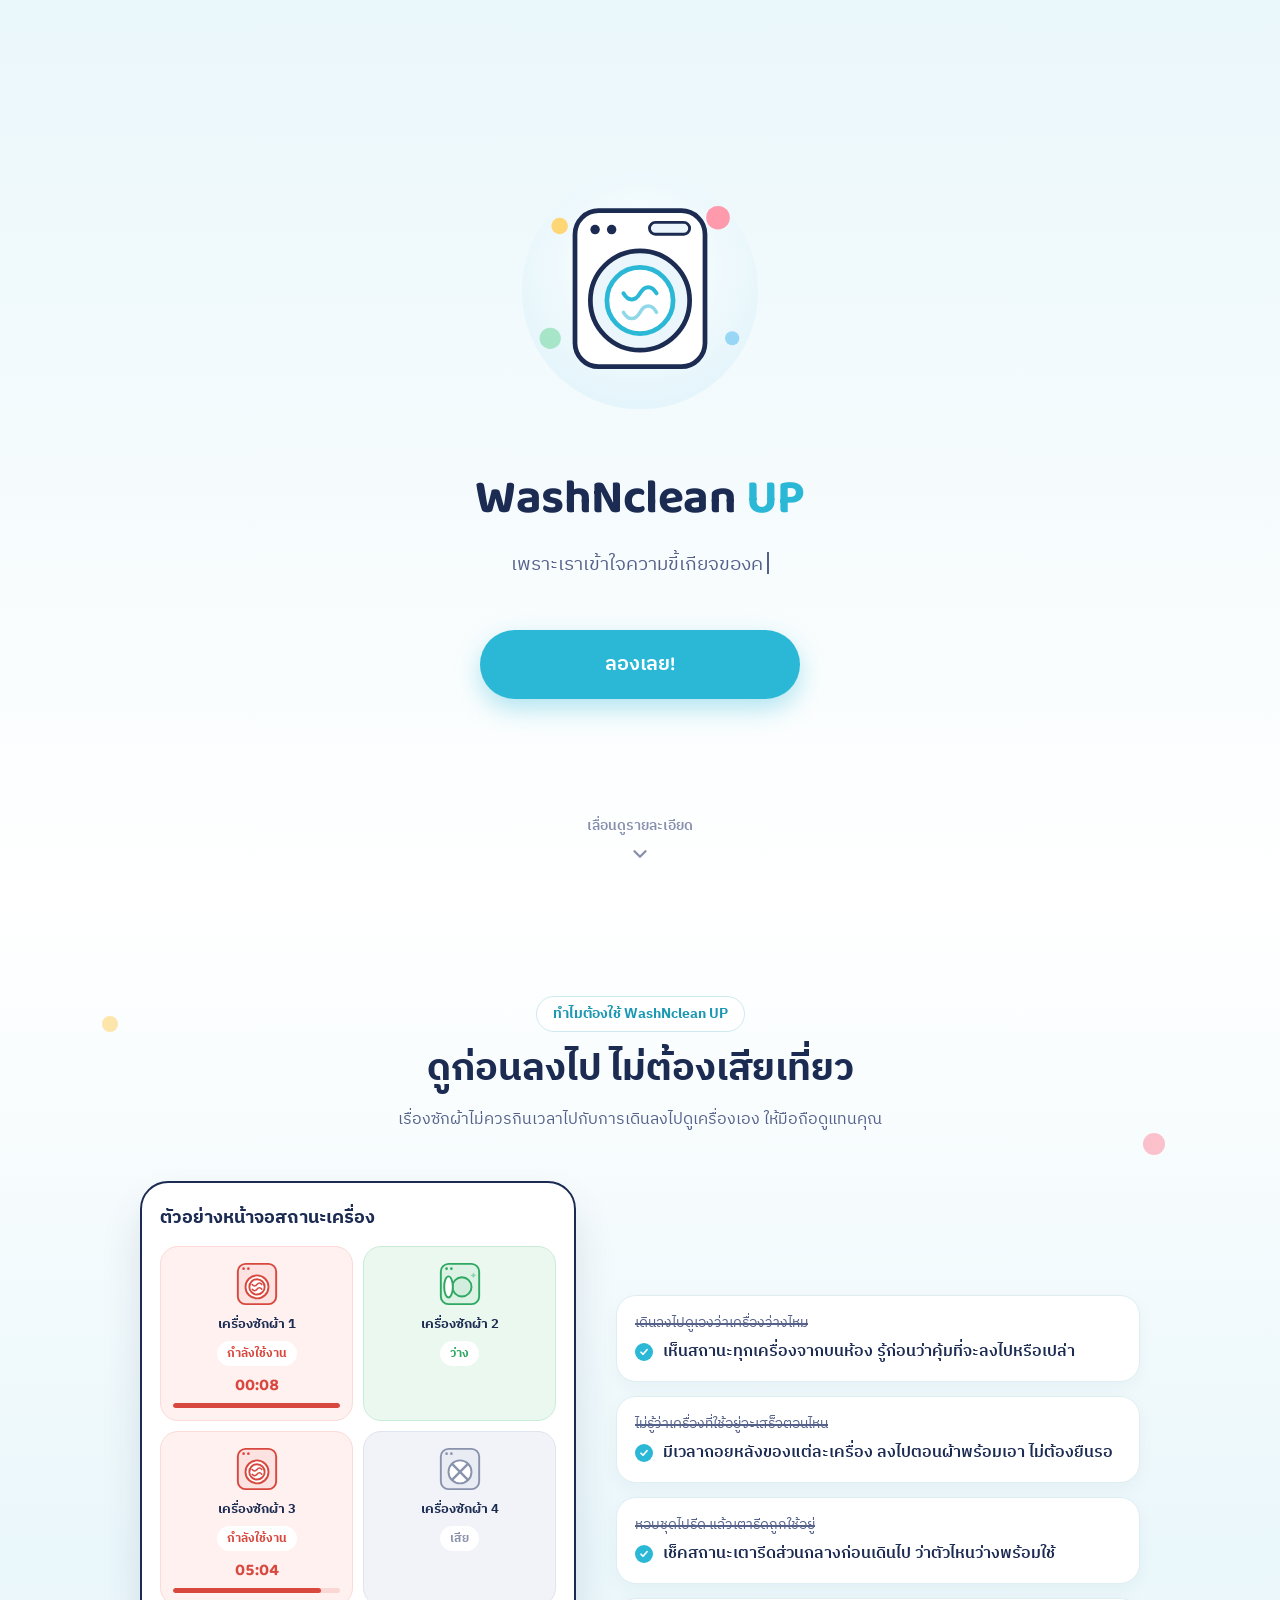
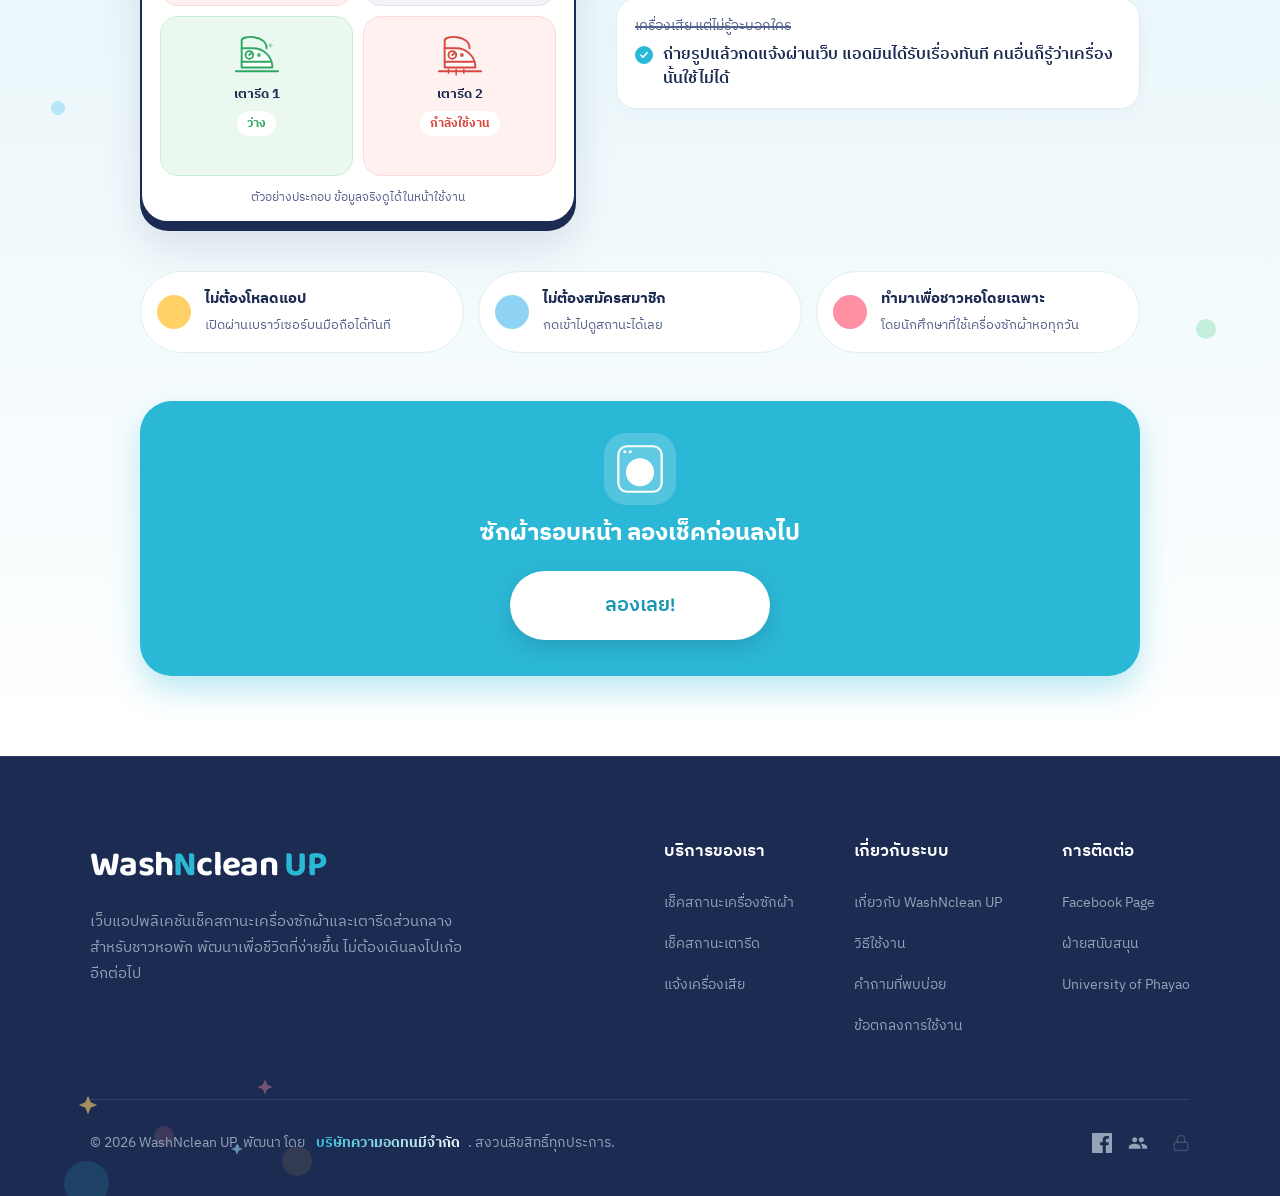
==== commit a3574ae2: "แก้บัคทั้งระบบ (รอบ 7): ความปลอดภัย, Firebase sync, ค่าซ่อม↔รายจ่าย, คีย์บอร์ด/Esc, ปุ่ม CSV แบบ SVG" ====
--- a/index.html
+++ b/index.html
@@ -489,6 +489,8 @@
           if (m.status === "busy" && m.sec != null) {
             if (m.demo && m.sec <= 0) return;
             m.sec = Math.max(0, m.sec - 1);
+            // เครื่องตัวอย่างอื่นๆ นับครบแล้ววนใหม่ (เดิมค้างที่ 00:00 ตลอด)
+            if (!m.demo && m.sec === 0) m.sec = m.total;
             if (!m.demo || m.sec > 0) renderTileTick(m);
           }
         });
--- a/landing.css
+++ b/landing.css
@@ -17,6 +17,7 @@
 button:focus, a:focus {
   outline: none;
 }
+button:focus-visible, a:focus-visible { outline: 2.5px solid var(--teal, #2bb8d6); outline-offset: 3px; }
 
 body {
   margin: 0;
